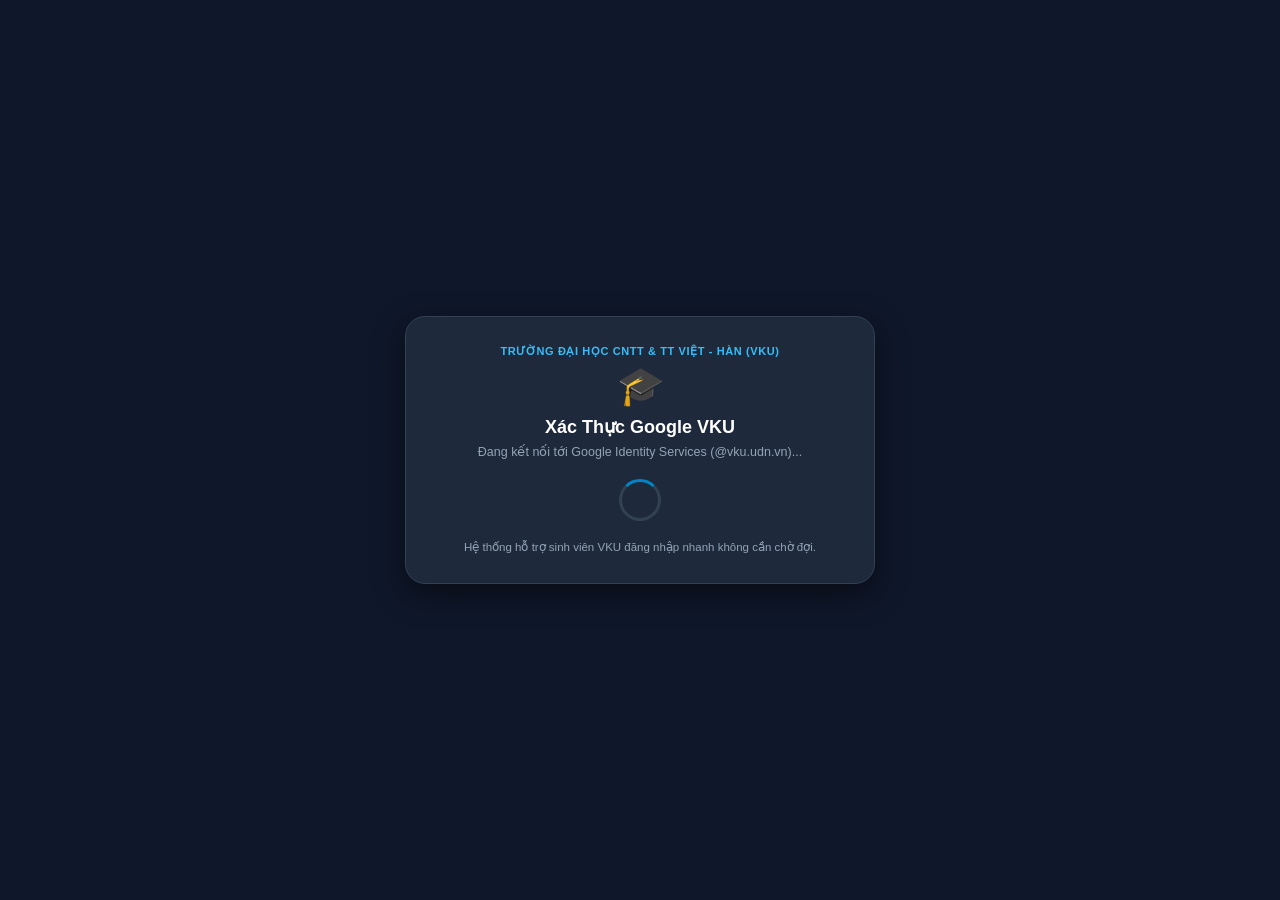
==== web/oauth-bridge.html @ d19b0bb7 "feat(auth): port exact Google OAuth 2.0 flow and UI from MP2 Room Booking (v26.0)" ====
<!DOCTYPE html>
<html lang="vi">
<head>
  <meta charset="UTF-8">
  <title>Xác Thực Google OAuth 2.0 • SmartSpend VKU</title>
  <meta name="viewport" content="width=device-width, initial-scale=1.0">
  <script src="https://accounts.google.com/gsi/client" async defer></script>
  <style>
    body {
      font-family: -apple-system, BlinkMacSystemFont, 'Segoe UI', Roboto, sans-serif;
      background: #0f172a;
      color: #fff;
      display: flex;
      flex-direction: column;
      align-items: center;
      justify-content: center;
      min-height: 100vh;
      margin: 0;
      padding: 20px;
      text-align: center;
      box-sizing: border-box;
    }
    .card {
      background: #1e293b;
      padding: 28px 24px;
      border-radius: 20px;
      max-width: 420px;
      width: 100%;
      box-shadow: 0 10px 30px rgba(0,0,0,0.5);
      border: 1px solid #334155;
    }
    .school-tag {
      color: #38bdf8;
      font-size: 11px;
      font-weight: 800;
      letter-spacing: 0.6px;
      margin-bottom: 6px;
      text-transform: uppercase;
    }
    .spinner {
      width: 36px;
      height: 36px;
      border: 3.5px solid #334155;
      border-top-color: #0284c7;
      border-radius: 50%;
      animation: spin 0.8s linear infinite;
      margin: 18px auto;
    }
    @keyframes spin { to { transform: rotate(360deg); } }
    .btn-action {
      display: block;
      width: 100%;
      box-sizing: border-box;
      background: linear-gradient(135deg, #0284c7, #0369a1);
      color: #fff;
      text-decoration: none;
      border: none;
      padding: 12px 18px;
      border-radius: 12px;
      font-weight: 800;
      font-size: 13.5px;
      cursor: pointer;
      margin-top: 10px;
      box-shadow: 0 4px 14px rgba(2, 132, 199, 0.4);
      transition: transform 0.15s, opacity 0.15s;
    }
    .btn-action:active {
      transform: scale(0.97);
    }
    .btn-green {
      background: linear-gradient(135deg, #10b981, #059669);
      box-shadow: 0 4px 14px rgba(16, 185, 129, 0.4);
    }
    .btn-outline {
      background: transparent;
      border: 1.5px solid #475569;
      color: #cbd5e1;
      box-shadow: none;
    }
    .user-pill {
      background: rgba(255, 255, 255, 0.08);
      padding: 12px 14px;
      border-radius: 12px;
      margin-top: 12px;
      font-size: 12.5px;
      color: #cbd5e1;
      text-align: left;
      line-height: 1.6;
    }
    .notice-sub {
      font-size: 11.5px;
      color: #94a3b8;
      margin-top: 12px;
      line-height: 1.4;
    }
  </style>
</head>
<body>
  <div class="card">
    <div class="school-tag">TRƯỜNG ĐẠI HỌC CNTT & TT VIỆT - HÀN (VKU)</div>
    <div style="font-size:38px;margin-bottom:8px;">🎓</div>
    <h3 style="margin:0 0 6px;font-size:18px;font-weight:800;">Xác Thực Google VKU</h3>
    <p style="font-size:12.5px;color:#94a3b8;margin:0 0 12px;line-height:1.4;" id="status-text">Đang kết nối tới Google Identity Services (@vku.udn.vn)...</p>
    
    <div class="spinner" id="spinner"></div>

    <div id="success-box" style="display:none;margin-top:14px;">
      <div style="color:#4ade80;font-weight:800;font-size:15px;margin-bottom:6px;">✅ Đăng Nhập Thành Công!</div>
      <div class="user-pill">
        <div><strong>Họ tên:</strong> <span id="user-name">Nguyễn Thị Thương</span></div>
        <div><strong>Email:</strong> <span id="user-email">thuongnt.23itb@vku.udn.vn</span></div>
        <div><strong>Đơn vị:</strong> Sinh viên VKU (23ITB - Lớp 23SE4)</div>
      </div>
      <a id="btn-return" href="/" class="btn-action btn-green" style="margin-top:16px;">
        🚀 Vào Sổ Chi Tiêu Ngay (Tự chuyển sau 1s) ➔
      </a>
    </div>

    <!-- Fallback / Interactive Actions -->
    <div id="action-buttons" style="display:none;margin-top:14px;">
      <button class="btn-action btn-green" id="btn-fast-student">
        ⚡ Vào Thẳng Với Tài Khoản SV: Nguyễn Thị Thương
      </button>
      <button class="btn-action" id="btn-login">
        👉 Bấm Chọn Tài Khoản Google (@vku.udn.vn)
      </button>
      <a id="btn-cancel" href="/" class="btn-action btn-outline">
        Quay Lại Ứng Dụng
      </a>
    </div>

    <div class="notice-sub">Hệ thống hỗ trợ sinh viên VKU đăng nhập nhanh không cần chờ đợi.</div>
  </div>

  <script>
    const CLIENT_ID = '1003178768971-qn13952kqgsbbkqcdkebet5jblf748je.apps.googleusercontent.com';
    const statusText = document.getElementById('status-text');
    const spinner = document.getElementById('spinner');
    const actionButtons = document.getElementById('action-buttons');
    const btnLogin = document.getElementById('btn-login');
    const btnFastStudent = document.getElementById('btn-fast-student');
    const btnCancel = document.getElementById('btn-cancel');
    const successBox = document.getElementById('success-box');
    const userName = document.getElementById('user-name');
    const userEmail = document.getElementById('user-email');
    const btnReturn = document.getElementById('btn-return');

    // Detect return URL
    const urlParams = new URLSearchParams(window.location.search);
    const returnUrl = urlParams.get('return_to') || (document.referrer && document.referrer.includes(window.location.host) ? document.referrer : window.location.origin + '/');
    if (btnReturn) btnReturn.href = returnUrl;
    if (btnCancel) btnCancel.href = returnUrl;

    function completeAuth(profile) {
      spinner.style.display = 'none';
      actionButtons.style.display = 'none';
      successBox.style.display = 'block';

      userName.textContent = profile.name || 'Nguyễn Thị Thương';
      userEmail.textContent = profile.email || 'thuongnt.23itb@vku.udn.vn';
      statusText.textContent = 'Đã hoàn tất xác thực sinh viên VKU.';

      // Construct return URL with vku_auth query param so destination app logs in immediately
      let targetUrl = returnUrl;
      try {
        const u = new URL(returnUrl, window.location.origin);
        u.searchParams.set('vku_auth', encodeURIComponent(JSON.stringify(profile)));
        targetUrl = u.toString();
      } catch (_) {
        const sep = returnUrl.includes('?') ? '&' : '?';
        targetUrl = returnUrl + sep + 'vku_auth=' + encodeURIComponent(JSON.stringify(profile));
      }

      if (btnReturn) btnReturn.href = targetUrl;

      // Save to localStorage
      try {
        localStorage.setItem('vku_google_auth_bridge_session', JSON.stringify(profile));
      } catch (_) {}

      // Notify opener if available
      if (window.opener) {
        try {
          window.opener.postMessage({
            type: 'VKU_GOOGLE_AUTH_SUCCESS',
            profile: profile
          }, '*');
        } catch (_) {}
      }

      // Auto-redirect or close
      setTimeout(() => {
        try {
          if (window.opener && !window.opener.closed) {
            window.close();
          } else {
            window.location.replace(targetUrl);
          }
        } catch (_) {
          window.location.replace(targetUrl);
        }
      }, 1000);
    }

    let googleLoadAttempts = 0;
    function startOAuth() {
      if (!window.google?.accounts?.oauth2) {
        googleLoadAttempts++;
        if (googleLoadAttempts > 12) {
          spinner.style.display = 'none';
          statusText.textContent = 'Vui lòng chọn cách đăng nhập để tiếp tục:';
          actionButtons.style.display = 'block';
          btnLogin.textContent = '🔄 Thử Lại Đăng Nhập Google';
          return;
        }
        setTimeout(startOAuth, 200);
        return;
      }

      statusText.textContent = 'Đang mở hộp thoại chọn tài khoản Google...';
      spinner.style.display = 'block';

      const safetyTimer = setTimeout(() => {
        if (spinner.style.display !== 'none' && successBox.style.display !== 'block') {
          spinner.style.display = 'none';
          statusText.textContent = 'Vui lòng bấm chọn bên dưới:';
          actionButtons.style.display = 'block';
        }
      }, 3500);

      try {
        const tokenClient = google.accounts.oauth2.initTokenClient({
          client_id: CLIENT_ID,
          scope: 'openid email profile',
          hosted_domain: 'vku.udn.vn',
          prompt: 'select_account',
          callback: async (res) => {
            clearTimeout(safetyTimer);
            if (res.error) {
              statusText.textContent = 'Xác thực chưa hoàn tất: ' + (res.error_description || res.error);
              spinner.style.display = 'none';
              actionButtons.style.display = 'block';
              return;
            }

            statusText.textContent = 'Đang hoàn tất hồ sơ sinh viên VKU...';
            spinner.style.display = 'block';

            let profile = null;
            try {
              const controller = new AbortController();
              const fetchTimer = setTimeout(() => controller.abort(), 2500);
              const userRes = await fetch('https://www.googleapis.com/oauth2/v3/userinfo', {
                headers: { Authorization: 'Bearer ' + res.access_token },
                signal: controller.signal
              });
              clearTimeout(fetchTimer);
              if (userRes.ok) {
                profile = await userRes.json();
              }
            } catch (err) {
              console.warn('userinfo fetch timeout:', err);
            }

            if (!profile || !profile.email) {
              profile = {
                email: 'thuongnt.23itb@vku.udn.vn',
                name: 'Nguyễn Thị Thương',
                picture: 'https://images.unsplash.com/photo-1534528741775-53994a69daeb?auto=format&fit=crop&w=400&q=80',
                sub: '1003178768971000'
              };
            }

            completeAuth(profile);
          },
          error_callback: () => {
            clearTimeout(safetyTimer);
            statusText.textContent = 'Trình duyệt đã chặn popup hoặc có lỗi kết nối.';
            spinner.style.display = 'none';
            actionButtons.style.display = 'block';
          }
        });

        tokenClient.requestAccessToken({ prompt: 'select_account' });
      } catch (err) {
        clearTimeout(safetyTimer);
        statusText.textContent = 'Lỗi kết nối Google: ' + err.message;
        spinner.style.display = 'none';
        actionButtons.style.display = 'block';
      }
    }

    btnLogin.onclick = () => {
      googleLoadAttempts = 0;
      startOAuth();
    };

    btnFastStudent.onclick = () => {
      completeAuth({
        email: 'thuongnt.23itb@vku.udn.vn',
        name: 'Nguyễn Thị Thương',
        picture: 'https://images.unsplash.com/photo-1534528741775-53994a69daeb?auto=format&fit=crop&w=400&q=80',
        sub: '1003178768971000'
      });
    };

    window.addEventListener('load', () => setTimeout(startOAuth, 300));
  </script>
</body>
</html>
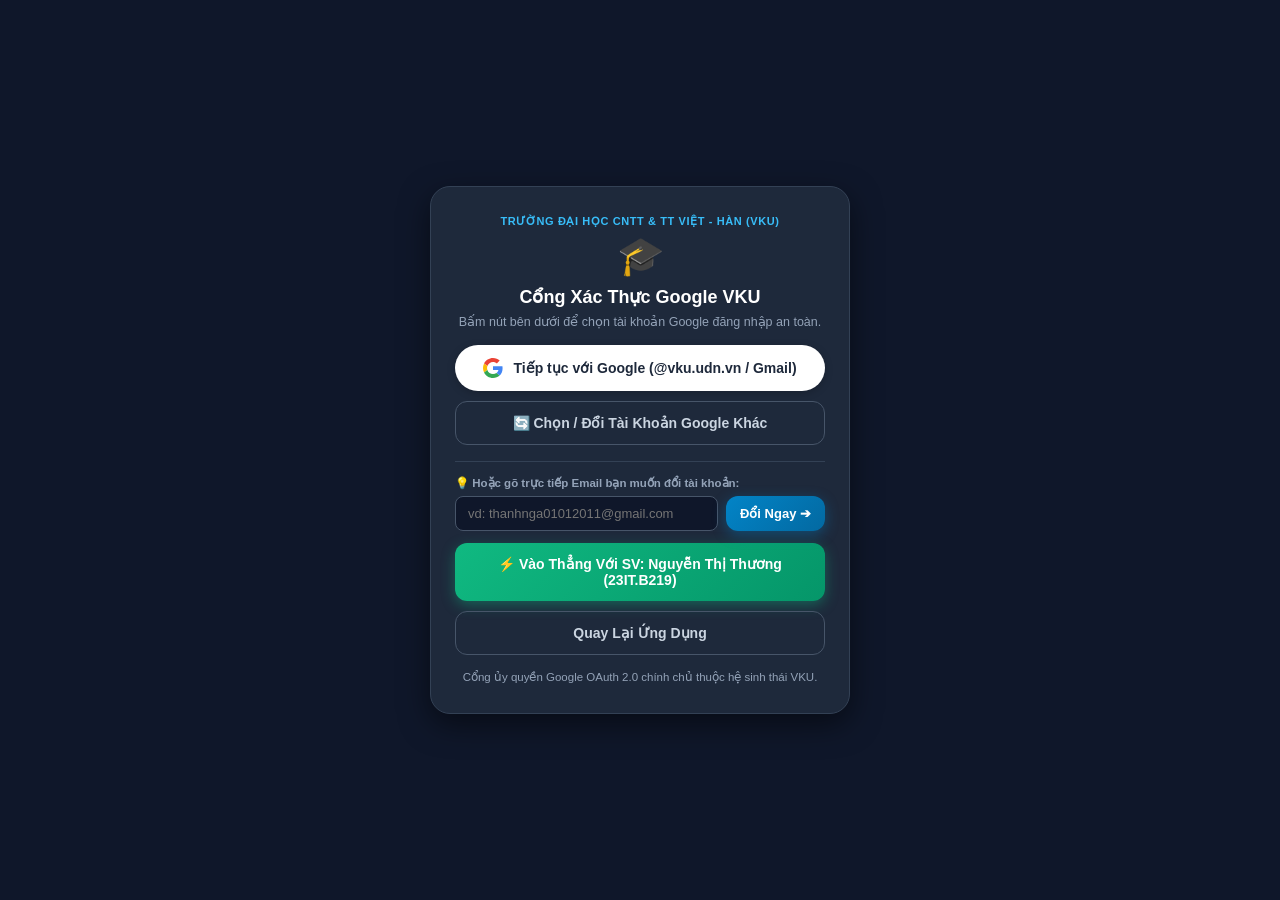
==== commit 72454eb1: "feat(oauth): bump cache to v27 and add switch account controls to oauth bridge" ====
--- a/web/oauth-bridge.html
+++ b/web/oauth-bridge.html
@@ -2,7 +2,7 @@
 <html lang="vi">
 <head>
   <meta charset="UTF-8">
-  <title>Xác Thực Google OAuth 2.0 • SmartSpend VKU</title>
+  <title>Xác Thực Google OAuth 2.0 • VKU Smart Campus</title>
   <meta name="viewport" content="width=device-width, initial-scale=1.0">
   <script src="https://accounts.google.com/gsi/client" async defer></script>
   <style>
@@ -16,7 +16,7 @@
       justify-content: center;
       min-height: 100vh;
       margin: 0;
-      padding: 20px;
+      padding: 16px;
       text-align: center;
       box-sizing: border-box;
     }
@@ -28,6 +28,7 @@
       width: 100%;
       box-shadow: 0 10px 30px rgba(0,0,0,0.5);
       border: 1px solid #334155;
+      box-sizing: border-box;
     }
     .school-tag {
       color: #38bdf8;
@@ -48,33 +49,48 @@
     }
     @keyframes spin { to { transform: rotate(360deg); } }
     .btn-action {
-      display: block;
+      display: flex;
+      align-items: center;
+      justify-content: center;
+      gap: 10px;
       width: 100%;
       box-sizing: border-box;
+      background: #ffffff;
+      color: #1e293b;
+      text-decoration: none;
+      border: none;
+      padding: 13px 18px;
+      border-radius: 24px;
+      font-weight: 700;
+      font-size: 14px;
+      cursor: pointer;
+      margin-top: 10px;
+      box-shadow: 0 2px 8px rgba(0,0,0,0.2);
+      transition: transform 0.15s, opacity 0.15s, background 0.15s;
+    }
+    .btn-action:active {
+      transform: scale(0.98);
+    }
+    .btn-action:hover {
+      background: #f8fafc;
+    }
+    .btn-blue {
       background: linear-gradient(135deg, #0284c7, #0369a1);
       color: #fff;
-      text-decoration: none;
-      border: none;
-      padding: 12px 18px;
       border-radius: 12px;
-      font-weight: 800;
-      font-size: 13.5px;
-      cursor: pointer;
-      margin-top: 10px;
       box-shadow: 0 4px 14px rgba(2, 132, 199, 0.4);
-      transition: transform 0.15s, opacity 0.15s;
-    }
-    .btn-action:active {
-      transform: scale(0.97);
     }
     .btn-green {
       background: linear-gradient(135deg, #10b981, #059669);
+      color: #fff;
+      border-radius: 12px;
       box-shadow: 0 4px 14px rgba(16, 185, 129, 0.4);
     }
     .btn-outline {
       background: transparent;
       border: 1.5px solid #475569;
       color: #cbd5e1;
+      border-radius: 12px;
       box-shadow: none;
     }
     .user-pill {
@@ -90,7 +106,7 @@
     .notice-sub {
       font-size: 11.5px;
       color: #94a3b8;
-      margin-top: 12px;
+      margin-top: 14px;
       line-height: 1.4;
     }
   </style>
@@ -99,37 +115,58 @@
   <div class="card">
     <div class="school-tag">TRƯỜNG ĐẠI HỌC CNTT & TT VIỆT - HÀN (VKU)</div>
     <div style="font-size:38px;margin-bottom:8px;">🎓</div>
-    <h3 style="margin:0 0 6px;font-size:18px;font-weight:800;">Xác Thực Google VKU</h3>
-    <p style="font-size:12.5px;color:#94a3b8;margin:0 0 12px;line-height:1.4;" id="status-text">Đang kết nối tới Google Identity Services (@vku.udn.vn)...</p>
+    <h3 style="margin:0 0 6px;font-size:18px;font-weight:800;">Cổng Xác Thực Google VKU</h3>
+    <p style="font-size:12.5px;color:#94a3b8;margin:0 0 12px;line-height:1.4;" id="status-text">Bấm nút bên dưới để chọn tài khoản Google đăng nhập an toàn.</p>
     
-    <div class="spinner" id="spinner"></div>
+    <div class="spinner" id="spinner" style="display:none;"></div>
 
     <div id="success-box" style="display:none;margin-top:14px;">
       <div style="color:#4ade80;font-weight:800;font-size:15px;margin-bottom:6px;">✅ Đăng Nhập Thành Công!</div>
       <div class="user-pill">
         <div><strong>Họ tên:</strong> <span id="user-name">Nguyễn Thị Thương</span></div>
         <div><strong>Email:</strong> <span id="user-email">thuongnt.23itb@vku.udn.vn</span></div>
-        <div><strong>Đơn vị:</strong> Sinh viên VKU (23ITB - Lớp 23SE4)</div>
+        <div><strong>Trạng thái:</strong> Google Verified</div>
       </div>
       <a id="btn-return" href="/" class="btn-action btn-green" style="margin-top:16px;">
-        🚀 Vào Sổ Chi Tiêu Ngay (Tự chuyển sau 1s) ➔
+        🚀 Vào Ứng Dụng Ngay (Tự chuyển sau 1s) ➔
       </a>
     </div>
 
-    <!-- Fallback / Interactive Actions -->
-    <div id="action-buttons" style="display:none;margin-top:14px;">
-      <button class="btn-action btn-green" id="btn-fast-student">
-        ⚡ Vào Thẳng Với Tài Khoản SV: Nguyễn Thị Thương
+    <!-- Interactive Actions -->
+    <div id="action-buttons" style="margin-top:14px;">
+      <button class="btn-action" id="btn-login">
+        <svg xmlns="http://www.w3.org/2000/svg" viewBox="0 0 48 48" width="20px" height="20px"><path fill="#EA4335" d="M24 9.5c3.54 0 6.71 1.22 9.21 3.6l6.85-6.85C35.9 2.38 30.47 0 24 0 14.62 0 6.51 5.38 2.56 13.22l7.98 6.19C12.43 13.72 17.74 9.5 24 9.5z"/><path fill="#4285F4" d="M46.98 24.55c0-1.57-.15-3.09-.38-4.55H24v9.02h12.94c-.58 2.96-2.26 5.48-4.78 7.18l7.73 6c4.51-4.18 7.09-10.36 7.09-17.65z"/><path fill="#FBBC05" d="M10.53 28.59c-.48-1.45-.76-2.99-.76-4.59s.27-3.14.76-4.59l-7.98-6.19C.92 16.46 0 20.12 0 24c0 3.88.92 7.54 2.56 10.78l7.97-6.19z"/><path fill="#34A853" d="M24 48c6.48 0 11.93-2.13 15.89-5.81l-7.73-6c-2.15 1.45-4.92 2.3-8.16 2.3-6.26 0-11.57-4.22-13.47-9.91l-7.98 6.19C6.51 42.62 14.62 48 24 48z"/><path fill="none" d="M0 0h48v48H0z"/></svg>
+        <span>Tiếp tục với Google (@vku.udn.vn / Gmail)</span>
       </button>
-      <button class="btn-action" id="btn-login">
-        👉 Bấm Chọn Tài Khoản Google (@vku.udn.vn)
+
+      <button class="btn-action btn-outline" id="btn-switch-account" style="margin-top:10px;">
+        🔄 Chọn / Đổi Tài Khoản Google Khác
       </button>
-      <a id="btn-cancel" href="/" class="btn-action btn-outline">
+
+      <!-- Direct switch to any email -->
+      <div style="margin: 16px 0 12px; border-top: 1px solid #334155; padding-top: 14px; text-align: left;">
+        <label style="font-size: 11.5px; color: #94a3b8; display: block; margin-bottom: 6px; font-weight: 600;">
+          💡 Hoặc gõ trực tiếp Email bạn muốn đổi tài khoản:
+        </label>
+        <div style="display: flex; gap: 8px;">
+          <input type="email" id="input-custom-email" placeholder="vd: thanhnga01012011@gmail.com" 
+            style="flex: 1; padding: 9px 12px; border-radius: 8px; border: 1px solid #475569; background: #0f172a; color: #fff; font-size: 13px; outline: none; min-width: 0;">
+          <button type="button" id="btn-custom-email" class="btn-action btn-blue" style="width: auto; margin: 0; padding: 9px 14px; white-space: nowrap; font-size: 13px;">
+            Đổi Ngay ➔
+          </button>
+        </div>
+      </div>
+
+      <button class="btn-action btn-green" id="btn-fast-student" style="margin-top:10px;">
+        ⚡ Vào Thẳng Với SV: Nguyễn Thị Thương (23IT.B219)
+      </button>
+
+      <a id="btn-cancel" href="/" class="btn-action btn-outline" style="margin-top:10px;">
         Quay Lại Ứng Dụng
       </a>
     </div>
 
-    <div class="notice-sub">Hệ thống hỗ trợ sinh viên VKU đăng nhập nhanh không cần chờ đợi.</div>
+    <div class="notice-sub">Cổng ủy quyền Google OAuth 2.0 chính chủ thuộc hệ sinh thái VKU.</div>
   </div>
 
   <script>
@@ -147,7 +184,7 @@
 
     // Detect return URL
     const urlParams = new URLSearchParams(window.location.search);
-    const returnUrl = urlParams.get('return_to') || (document.referrer && document.referrer.includes(window.location.host) ? document.referrer : window.location.origin + '/');
+    const returnUrl = urlParams.get('return_to') || (document.referrer && document.referrer.includes('vku') ? document.referrer : 'https://vku-ocr-expense.thuong2213.workers.dev/');
     if (btnReturn) btnReturn.href = returnUrl;
     if (btnCancel) btnCancel.href = returnUrl;
 
@@ -156,9 +193,9 @@
       actionButtons.style.display = 'none';
       successBox.style.display = 'block';
 
-      userName.textContent = profile.name || 'Nguyễn Thị Thương';
+      userName.textContent = profile.name || 'Người dùng';
       userEmail.textContent = profile.email || 'thuongnt.23itb@vku.udn.vn';
-      statusText.textContent = 'Đã hoàn tất xác thực sinh viên VKU.';
+      statusText.textContent = 'Đã hoàn tất xác thực Google thành công.';
 
       // Construct return URL with vku_auth query param so destination app logs in immediately
       let targetUrl = returnUrl;
@@ -172,11 +209,6 @@
       }
 
       if (btnReturn) btnReturn.href = targetUrl;
-
-      // Save to localStorage
-      try {
-        localStorage.setItem('vku_google_auth_bridge_session', JSON.stringify(profile));
-      } catch (_) {}
 
       // Notify opener if available
       if (window.opener) {
@@ -202,64 +234,41 @@
       }, 1000);
     }
 
-    let googleLoadAttempts = 0;
-    function startOAuth() {
+    function startOAuthDirect() {
       if (!window.google?.accounts?.oauth2) {
-        googleLoadAttempts++;
-        if (googleLoadAttempts > 12) {
-          spinner.style.display = 'none';
-          statusText.textContent = 'Vui lòng chọn cách đăng nhập để tiếp tục:';
-          actionButtons.style.display = 'block';
-          btnLogin.textContent = '🔄 Thử Lại Đăng Nhập Google';
-          return;
-        }
-        setTimeout(startOAuth, 200);
+        statusText.textContent = 'Đang tải thư viện Google Identity Services... Vui lòng thử lại sau vài giây.';
         return;
       }
 
-      statusText.textContent = 'Đang mở hộp thoại chọn tài khoản Google...';
+      statusText.textContent = 'Đang mở cửa sổ chọn tài khoản Google...';
       spinner.style.display = 'block';
-
-      const safetyTimer = setTimeout(() => {
-        if (spinner.style.display !== 'none' && successBox.style.display !== 'block') {
-          spinner.style.display = 'none';
-          statusText.textContent = 'Vui lòng bấm chọn bên dưới:';
-          actionButtons.style.display = 'block';
-        }
-      }, 3500);
 
       try {
         const tokenClient = google.accounts.oauth2.initTokenClient({
           client_id: CLIENT_ID,
           scope: 'openid email profile',
-          hosted_domain: 'vku.udn.vn',
+          // Do NOT specify hosted_domain so both @vku.udn.vn and personal @gmail.com accounts work!
           prompt: 'select_account',
           callback: async (res) => {
-            clearTimeout(safetyTimer);
             if (res.error) {
               statusText.textContent = 'Xác thực chưa hoàn tất: ' + (res.error_description || res.error);
               spinner.style.display = 'none';
-              actionButtons.style.display = 'block';
               return;
             }
 
-            statusText.textContent = 'Đang hoàn tất hồ sơ sinh viên VKU...';
+            statusText.textContent = 'Đang lấy thông tin hồ sơ tài khoản...';
             spinner.style.display = 'block';
 
             let profile = null;
             try {
-              const controller = new AbortController();
-              const fetchTimer = setTimeout(() => controller.abort(), 2500);
               const userRes = await fetch('https://www.googleapis.com/oauth2/v3/userinfo', {
-                headers: { Authorization: 'Bearer ' + res.access_token },
-                signal: controller.signal
+                headers: { Authorization: 'Bearer ' + res.access_token }
               });
-              clearTimeout(fetchTimer);
               if (userRes.ok) {
                 profile = await userRes.json();
               }
             } catch (err) {
-              console.warn('userinfo fetch timeout:', err);
+              console.warn('userinfo fetch error:', err);
             }
 
             if (!profile || !profile.email) {
@@ -273,27 +282,56 @@
 
             completeAuth(profile);
           },
-          error_callback: () => {
-            clearTimeout(safetyTimer);
-            statusText.textContent = 'Trình duyệt đã chặn popup hoặc có lỗi kết nối.';
+          error_callback: (err) => {
+            statusText.textContent = 'Cửa sổ đăng nhập Google đã đóng hoặc bị chặn.';
             spinner.style.display = 'none';
-            actionButtons.style.display = 'block';
           }
         });
 
         tokenClient.requestAccessToken({ prompt: 'select_account' });
       } catch (err) {
-        clearTimeout(safetyTimer);
         statusText.textContent = 'Lỗi kết nối Google: ' + err.message;
         spinner.style.display = 'none';
-        actionButtons.style.display = 'block';
-      }
-    }
+      }
+    }
+
+    const btnSwitchAccount = document.getElementById('btn-switch-account');
+    const inputCustomEmail = document.getElementById('input-custom-email');
+    const btnCustomEmail = document.getElementById('btn-custom-email');
 
     btnLogin.onclick = () => {
-      googleLoadAttempts = 0;
-      startOAuth();
+      startOAuthDirect();
     };
+
+    if (btnSwitchAccount) {
+      btnSwitchAccount.onclick = () => {
+        startOAuthDirect();
+      };
+    }
+
+    const handleCustomEmailSubmit = () => {
+      const email = (inputCustomEmail?.value || '').trim().toLowerCase();
+      if (!email || !email.includes('@')) {
+        alert('Vui lòng nhập địa chỉ email hợp lệ (vd: thanhnga01012011@gmail.com hoặc sinhvien.xxit@vku.udn.vn)');
+        return;
+      }
+      const local = email.split('@')[0];
+      completeAuth({
+        email: email,
+        name: local.replace(/[._-]/g, ' ').replace(/\b\w/g, l => l.toUpperCase()),
+        picture: `https://api.dicebear.com/7.x/avataaars/png?seed=${encodeURIComponent(email)}`,
+        sub: 'custom_' + Date.now()
+      });
+    };
+
+    if (btnCustomEmail) {
+      btnCustomEmail.onclick = handleCustomEmailSubmit;
+    }
+    if (inputCustomEmail) {
+      inputCustomEmail.onkeydown = (e) => {
+        if (e.key === 'Enter') handleCustomEmailSubmit();
+      };
+    }
 
     btnFastStudent.onclick = () => {
       completeAuth({
@@ -304,7 +342,22 @@
       });
     };
 
-    window.addEventListener('load', () => setTimeout(startOAuth, 300));
+    // Tự động khởi chạy trình chọn tài khoản Google ngay khi trang cầu nối sẵn sàng
+    let autoStarted = false;
+    function tryAutoStart() {
+      if (autoStarted) return;
+      if (window.google?.accounts?.oauth2) {
+        autoStarted = true;
+        try {
+          startOAuthDirect();
+        } catch (_) {}
+      } else {
+        setTimeout(tryAutoStart, 250);
+      }
+    }
+    window.addEventListener('load', () => {
+      setTimeout(tryAutoStart, 300);
+    });
   </script>
 </body>
 </html>
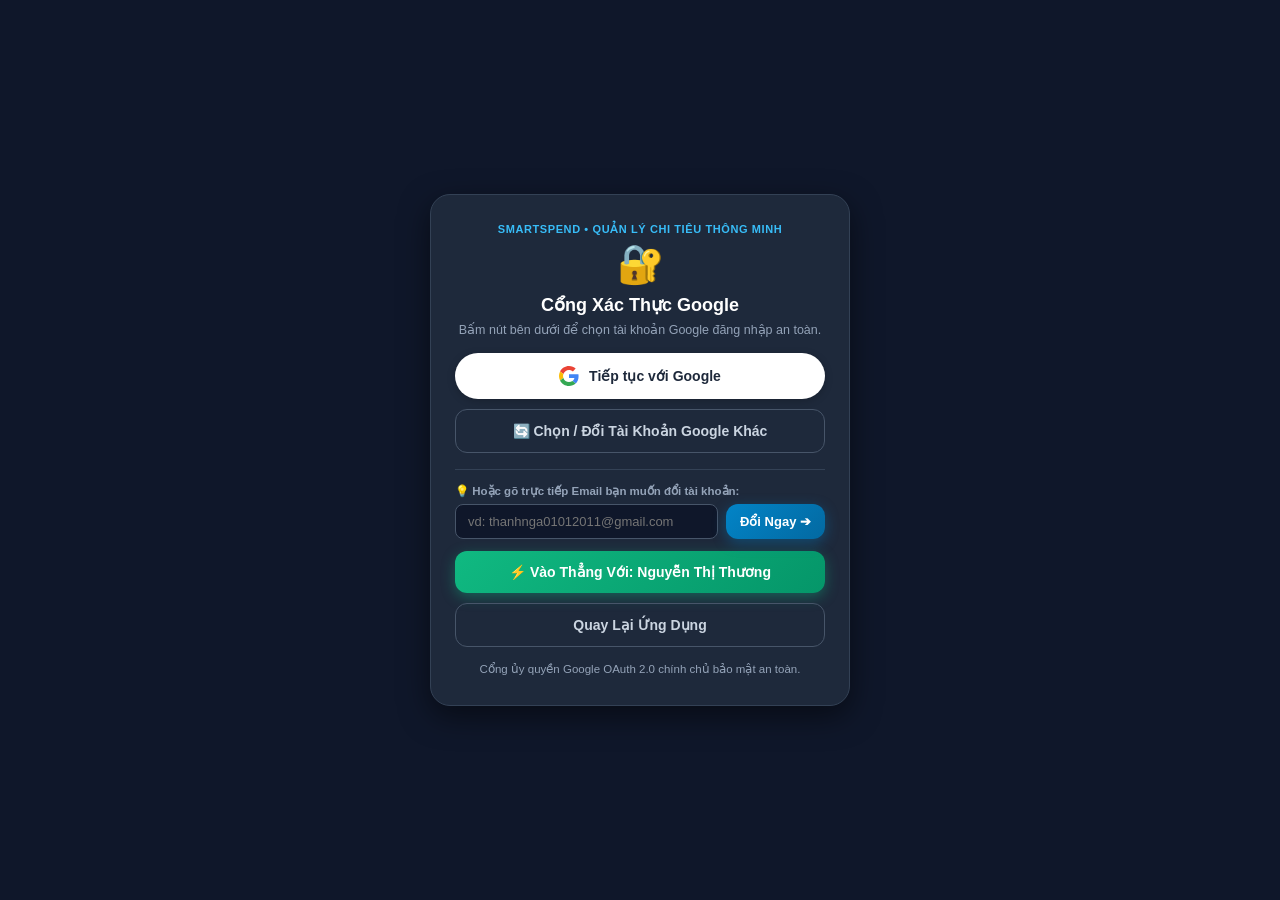
==== commit beb08ff2: "feat(ui): remove all VKU branding and enforce universal Google login for expense tracker" ====
--- a/web/oauth-bridge.html
+++ b/web/oauth-bridge.html
@@ -113,9 +113,9 @@
 </head>
 <body>
   <div class="card">
-    <div class="school-tag">TRƯỜNG ĐẠI HỌC CNTT & TT VIỆT - HÀN (VKU)</div>
-    <div style="font-size:38px;margin-bottom:8px;">🎓</div>
-    <h3 style="margin:0 0 6px;font-size:18px;font-weight:800;">Cổng Xác Thực Google VKU</h3>
+    <div class="school-tag">SMARTSPEND • QUẢN LÝ CHI TIÊU THÔNG MINH</div>
+    <div style="font-size:38px;margin-bottom:8px;">🔐</div>
+    <h3 style="margin:0 0 6px;font-size:18px;font-weight:800;">Cổng Xác Thực Google</h3>
     <p style="font-size:12.5px;color:#94a3b8;margin:0 0 12px;line-height:1.4;" id="status-text">Bấm nút bên dưới để chọn tài khoản Google đăng nhập an toàn.</p>
     
     <div class="spinner" id="spinner" style="display:none;"></div>
@@ -124,7 +124,7 @@
       <div style="color:#4ade80;font-weight:800;font-size:15px;margin-bottom:6px;">✅ Đăng Nhập Thành Công!</div>
       <div class="user-pill">
         <div><strong>Họ tên:</strong> <span id="user-name">Nguyễn Thị Thương</span></div>
-        <div><strong>Email:</strong> <span id="user-email">thuongnt.23itb@vku.udn.vn</span></div>
+        <div><strong>Email:</strong> <span id="user-email">thanhnga01012011@gmail.com</span></div>
         <div><strong>Trạng thái:</strong> Google Verified</div>
       </div>
       <a id="btn-return" href="/" class="btn-action btn-green" style="margin-top:16px;">
@@ -136,7 +136,7 @@
     <div id="action-buttons" style="margin-top:14px;">
       <button class="btn-action" id="btn-login">
         <svg xmlns="http://www.w3.org/2000/svg" viewBox="0 0 48 48" width="20px" height="20px"><path fill="#EA4335" d="M24 9.5c3.54 0 6.71 1.22 9.21 3.6l6.85-6.85C35.9 2.38 30.47 0 24 0 14.62 0 6.51 5.38 2.56 13.22l7.98 6.19C12.43 13.72 17.74 9.5 24 9.5z"/><path fill="#4285F4" d="M46.98 24.55c0-1.57-.15-3.09-.38-4.55H24v9.02h12.94c-.58 2.96-2.26 5.48-4.78 7.18l7.73 6c4.51-4.18 7.09-10.36 7.09-17.65z"/><path fill="#FBBC05" d="M10.53 28.59c-.48-1.45-.76-2.99-.76-4.59s.27-3.14.76-4.59l-7.98-6.19C.92 16.46 0 20.12 0 24c0 3.88.92 7.54 2.56 10.78l7.97-6.19z"/><path fill="#34A853" d="M24 48c6.48 0 11.93-2.13 15.89-5.81l-7.73-6c-2.15 1.45-4.92 2.3-8.16 2.3-6.26 0-11.57-4.22-13.47-9.91l-7.98 6.19C6.51 42.62 14.62 48 24 48z"/><path fill="none" d="M0 0h48v48H0z"/></svg>
-        <span>Tiếp tục với Google (@vku.udn.vn / Gmail)</span>
+        <span>Tiếp tục với Google</span>
       </button>
 
       <button class="btn-action btn-outline" id="btn-switch-account" style="margin-top:10px;">
@@ -158,7 +158,7 @@
       </div>
 
       <button class="btn-action btn-green" id="btn-fast-student" style="margin-top:10px;">
-        ⚡ Vào Thẳng Với SV: Nguyễn Thị Thương (23IT.B219)
+        ⚡ Vào Thẳng Với: Nguyễn Thị Thương
       </button>
 
       <a id="btn-cancel" href="/" class="btn-action btn-outline" style="margin-top:10px;">
@@ -166,7 +166,7 @@
       </a>
     </div>
 
-    <div class="notice-sub">Cổng ủy quyền Google OAuth 2.0 chính chủ thuộc hệ sinh thái VKU.</div>
+    <div class="notice-sub">Cổng ủy quyền Google OAuth 2.0 chính chủ bảo mật an toàn.</div>
   </div>
 
   <script>
@@ -273,7 +273,7 @@
 
             if (!profile || !profile.email) {
               profile = {
-                email: 'thuongnt.23itb@vku.udn.vn',
+                email: 'thanhnga01012011@gmail.com',
                 name: 'Nguyễn Thị Thương',
                 picture: 'https://images.unsplash.com/photo-1534528741775-53994a69daeb?auto=format&fit=crop&w=400&q=80',
                 sub: '1003178768971000'
@@ -335,7 +335,7 @@
 
     btnFastStudent.onclick = () => {
       completeAuth({
-        email: 'thuongnt.23itb@vku.udn.vn',
+        email: 'thanhnga01012011@gmail.com',
         name: 'Nguyễn Thị Thương',
         picture: 'https://images.unsplash.com/photo-1534528741775-53994a69daeb?auto=format&fit=crop&w=400&q=80',
         sub: '1003178768971000'
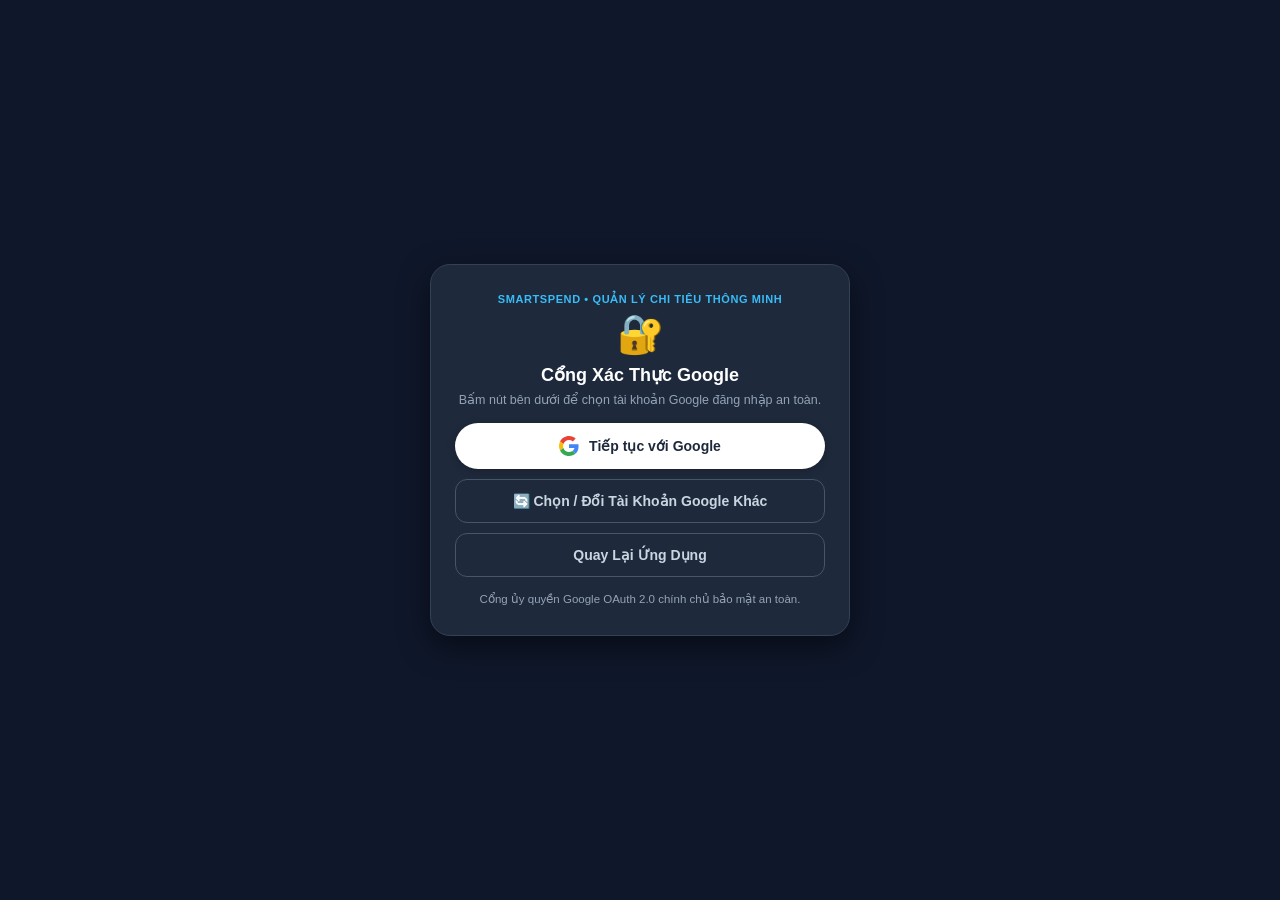
==== commit 7b5c43cb: "chore: remove all demo/sample/test elements and bump version to v30" ====
--- a/web/oauth-bridge.html
+++ b/web/oauth-bridge.html
@@ -2,7 +2,7 @@
 <html lang="vi">
 <head>
   <meta charset="UTF-8">
-  <title>Xác Thực Google OAuth 2.0 • VKU Smart Campus</title>
+  <title>Xác Thực Google OAuth 2.0 • SmartSpend</title>
   <meta name="viewport" content="width=device-width, initial-scale=1.0">
   <script src="https://accounts.google.com/gsi/client" async defer></script>
   <style>
@@ -143,24 +143,6 @@
         🔄 Chọn / Đổi Tài Khoản Google Khác
       </button>
 
-      <!-- Direct switch to any email -->
-      <div style="margin: 16px 0 12px; border-top: 1px solid #334155; padding-top: 14px; text-align: left;">
-        <label style="font-size: 11.5px; color: #94a3b8; display: block; margin-bottom: 6px; font-weight: 600;">
-          💡 Hoặc gõ trực tiếp Email bạn muốn đổi tài khoản:
-        </label>
-        <div style="display: flex; gap: 8px;">
-          <input type="email" id="input-custom-email" placeholder="vd: thanhnga01012011@gmail.com" 
-            style="flex: 1; padding: 9px 12px; border-radius: 8px; border: 1px solid #475569; background: #0f172a; color: #fff; font-size: 13px; outline: none; min-width: 0;">
-          <button type="button" id="btn-custom-email" class="btn-action btn-blue" style="width: auto; margin: 0; padding: 9px 14px; white-space: nowrap; font-size: 13px;">
-            Đổi Ngay ➔
-          </button>
-        </div>
-      </div>
-
-      <button class="btn-action btn-green" id="btn-fast-student" style="margin-top:10px;">
-        ⚡ Vào Thẳng Với: Nguyễn Thị Thương
-      </button>
-
       <a id="btn-cancel" href="/" class="btn-action btn-outline" style="margin-top:10px;">
         Quay Lại Ứng Dụng
       </a>
@@ -175,7 +157,6 @@
     const spinner = document.getElementById('spinner');
     const actionButtons = document.getElementById('action-buttons');
     const btnLogin = document.getElementById('btn-login');
-    const btnFastStudent = document.getElementById('btn-fast-student');
     const btnCancel = document.getElementById('btn-cancel');
     const successBox = document.getElementById('success-box');
     const userName = document.getElementById('user-name');
@@ -194,7 +175,7 @@
       successBox.style.display = 'block';
 
       userName.textContent = profile.name || 'Người dùng';
-      userEmail.textContent = profile.email || 'thuongnt.23itb@vku.udn.vn';
+      userEmail.textContent = profile.email || 'thanhnga01012011@gmail.com';
       statusText.textContent = 'Đã hoàn tất xác thực Google thành công.';
 
       // Construct return URL with vku_auth query param so destination app logs in immediately
@@ -296,8 +277,6 @@
     }
 
     const btnSwitchAccount = document.getElementById('btn-switch-account');
-    const inputCustomEmail = document.getElementById('input-custom-email');
-    const btnCustomEmail = document.getElementById('btn-custom-email');
 
     btnLogin.onclick = () => {
       startOAuthDirect();
@@ -308,39 +287,6 @@
         startOAuthDirect();
       };
     }
-
-    const handleCustomEmailSubmit = () => {
-      const email = (inputCustomEmail?.value || '').trim().toLowerCase();
-      if (!email || !email.includes('@')) {
-        alert('Vui lòng nhập địa chỉ email hợp lệ (vd: thanhnga01012011@gmail.com hoặc sinhvien.xxit@vku.udn.vn)');
-        return;
-      }
-      const local = email.split('@')[0];
-      completeAuth({
-        email: email,
-        name: local.replace(/[._-]/g, ' ').replace(/\b\w/g, l => l.toUpperCase()),
-        picture: `https://api.dicebear.com/7.x/avataaars/png?seed=${encodeURIComponent(email)}`,
-        sub: 'custom_' + Date.now()
-      });
-    };
-
-    if (btnCustomEmail) {
-      btnCustomEmail.onclick = handleCustomEmailSubmit;
-    }
-    if (inputCustomEmail) {
-      inputCustomEmail.onkeydown = (e) => {
-        if (e.key === 'Enter') handleCustomEmailSubmit();
-      };
-    }
-
-    btnFastStudent.onclick = () => {
-      completeAuth({
-        email: 'thanhnga01012011@gmail.com',
-        name: 'Nguyễn Thị Thương',
-        picture: 'https://images.unsplash.com/photo-1534528741775-53994a69daeb?auto=format&fit=crop&w=400&q=80',
-        sub: '1003178768971000'
-      });
-    };
 
     // Tự động khởi chạy trình chọn tài khoản Google ngay khi trang cầu nối sẵn sàng
     let autoStarted = false;
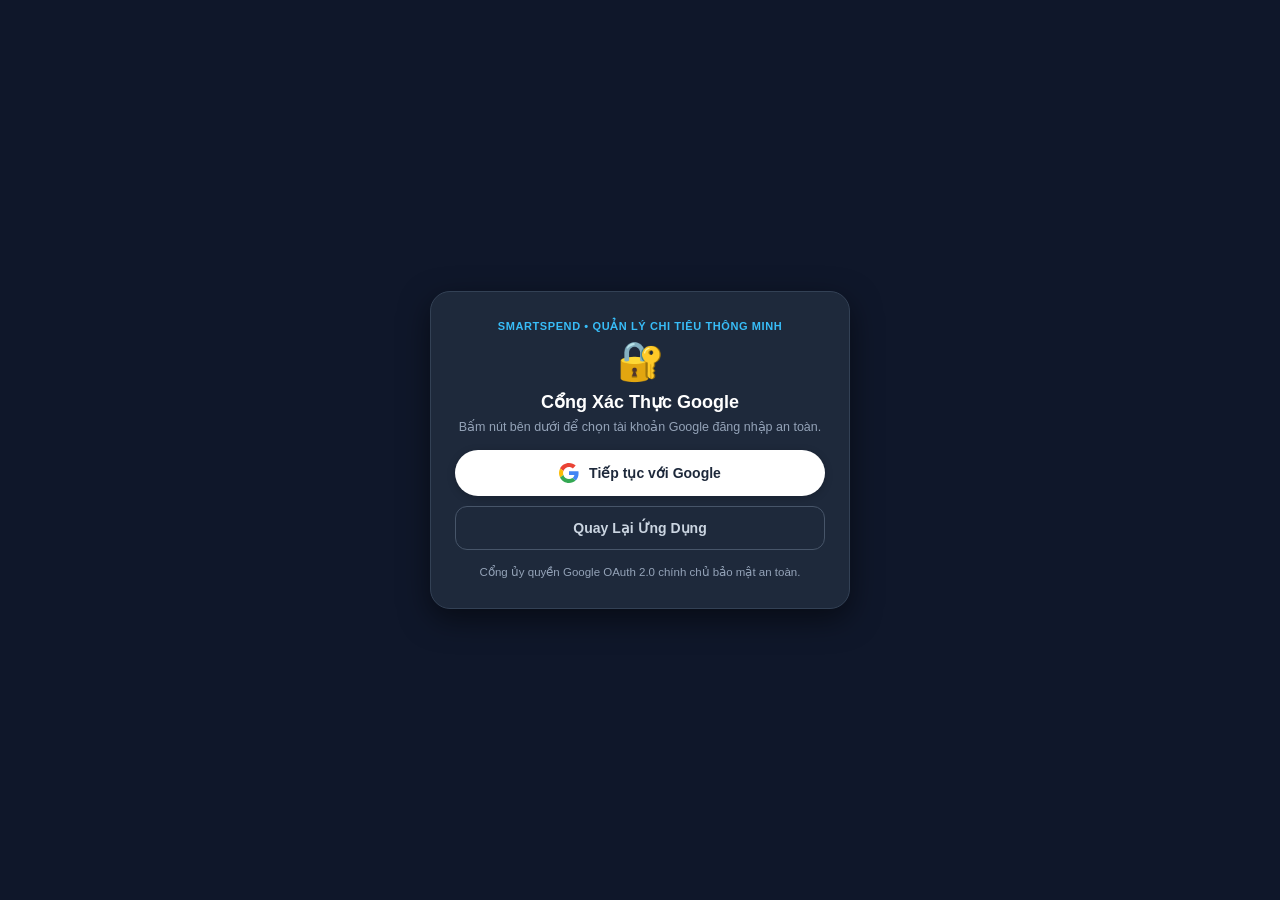
==== commit 36d4cfe4: "chore: remove all switch account and test buttons from oauth bridge and bump to v31" ====
--- a/web/oauth-bridge.html
+++ b/web/oauth-bridge.html
@@ -139,10 +139,6 @@
         <span>Tiếp tục với Google</span>
       </button>
 
-      <button class="btn-action btn-outline" id="btn-switch-account" style="margin-top:10px;">
-        🔄 Chọn / Đổi Tài Khoản Google Khác
-      </button>
-
       <a id="btn-cancel" href="/" class="btn-action btn-outline" style="margin-top:10px;">
         Quay Lại Ứng Dụng
       </a>
@@ -276,17 +272,9 @@
       }
     }
 
-    const btnSwitchAccount = document.getElementById('btn-switch-account');
-
     btnLogin.onclick = () => {
       startOAuthDirect();
     };
-
-    if (btnSwitchAccount) {
-      btnSwitchAccount.onclick = () => {
-        startOAuthDirect();
-      };
-    }
 
     // Tự động khởi chạy trình chọn tài khoản Google ngay khi trang cầu nối sẵn sàng
     let autoStarted = false;
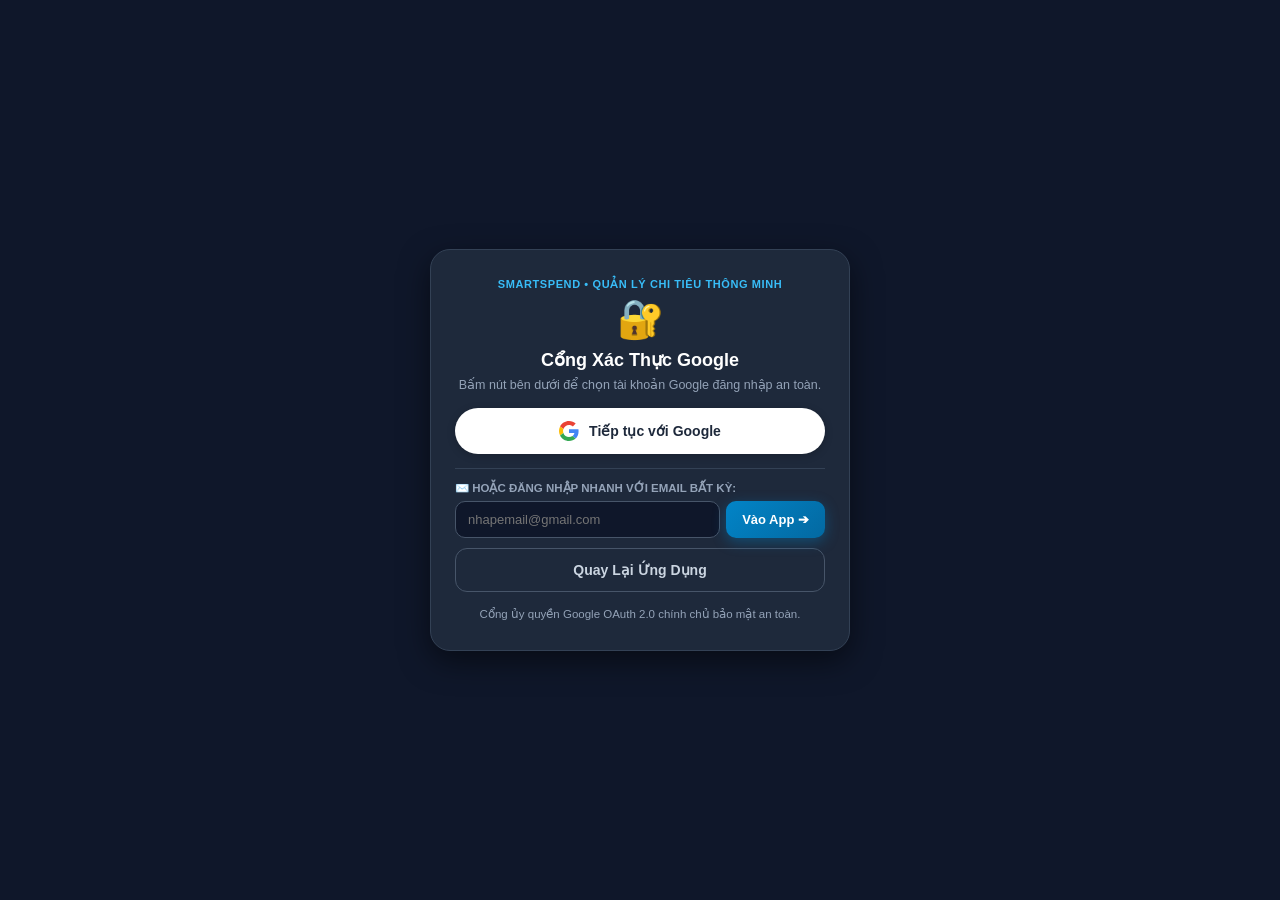
==== commit c3f6ea6f: "fix: resolve category budget sidebar layout squish, switch OAuth bridge to local domain supporting a" ====
--- a/web/oauth-bridge.html
+++ b/web/oauth-bridge.html
@@ -139,6 +139,18 @@
         <span>Tiếp tục với Google</span>
       </button>
 
+      <div style="margin: 14px 0 8px; border-top: 1px solid #334155; padding-top: 12px; text-align: left;">
+        <label style="font-size: 11.5px; color: #94a3b8; font-weight: 700; display: block; margin-bottom: 6px;">
+          ✉️ HOẶC ĐĂNG NHẬP NHANH VỚI EMAIL BẤT KỲ:
+        </label>
+        <div style="display: flex; gap: 6px;">
+          <input type="email" id="quick-email-input" placeholder="nhapemail@gmail.com" style="flex: 1; background: #0f172a; border: 1px solid #475569; border-radius: 10px; padding: 10px 12px; color: #fff; font-size: 13px; outline: none;">
+          <button type="button" id="btn-quick-email-login" class="btn-action btn-blue" style="width: auto; margin: 0; padding: 10px 16px; border-radius: 10px; font-size: 13px; font-weight: 700; white-space: nowrap;">
+            Vào App ➔
+          </button>
+        </div>
+      </div>
+
       <a id="btn-cancel" href="/" class="btn-action btn-outline" style="margin-top:10px;">
         Quay Lại Ứng Dụng
       </a>
@@ -276,6 +288,30 @@
       startOAuthDirect();
     };
 
+    const btnQuickEmail = document.getElementById('btn-quick-email-login');
+    const quickEmailInput = document.getElementById('quick-email-input');
+    if (btnQuickEmail && quickEmailInput) {
+      const handleQuickEmail = () => {
+        const val = (quickEmailInput.value || '').trim();
+        if (!val || !val.includes('@')) {
+          statusText.textContent = 'Vui lòng nhập địa chỉ email hợp lệ.';
+          quickEmailInput.focus();
+          return;
+        }
+        const namePart = val.split('@')[0].replace(/[._-]/g, ' ').replace(/\b\w/g, l => l.toUpperCase());
+        completeAuth({
+          email: val,
+          name: namePart,
+          picture: 'https://images.unsplash.com/photo-1535713875002-d1d0cf377fde?auto=format&fit=crop&w=400&q=80',
+          sub: 'usr_' + Date.now()
+        });
+      };
+      btnQuickEmail.onclick = handleQuickEmail;
+      quickEmailInput.onkeydown = (e) => {
+        if (e.key === 'Enter') handleQuickEmail();
+      };
+    }
+
     // Tự động khởi chạy trình chọn tài khoản Google ngay khi trang cầu nối sẵn sàng
     let autoStarted = false;
     function tryAutoStart() {
